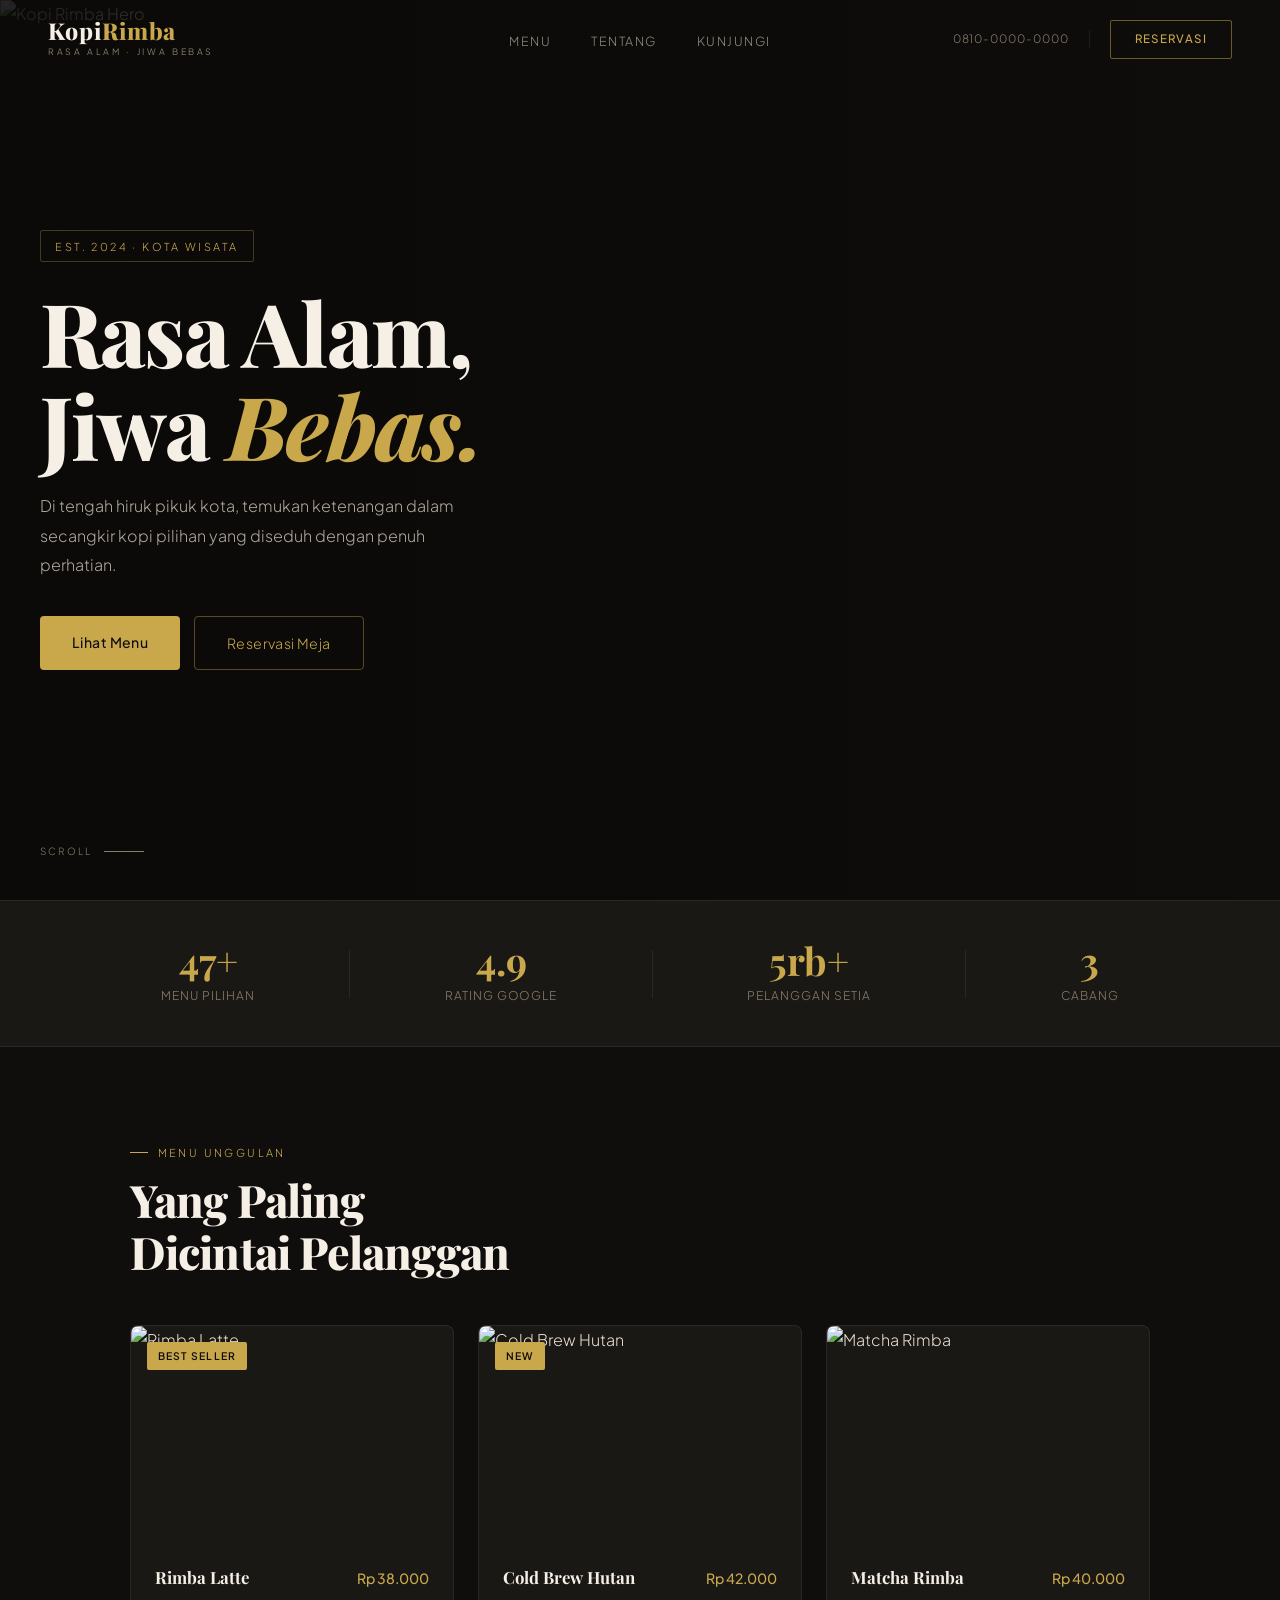
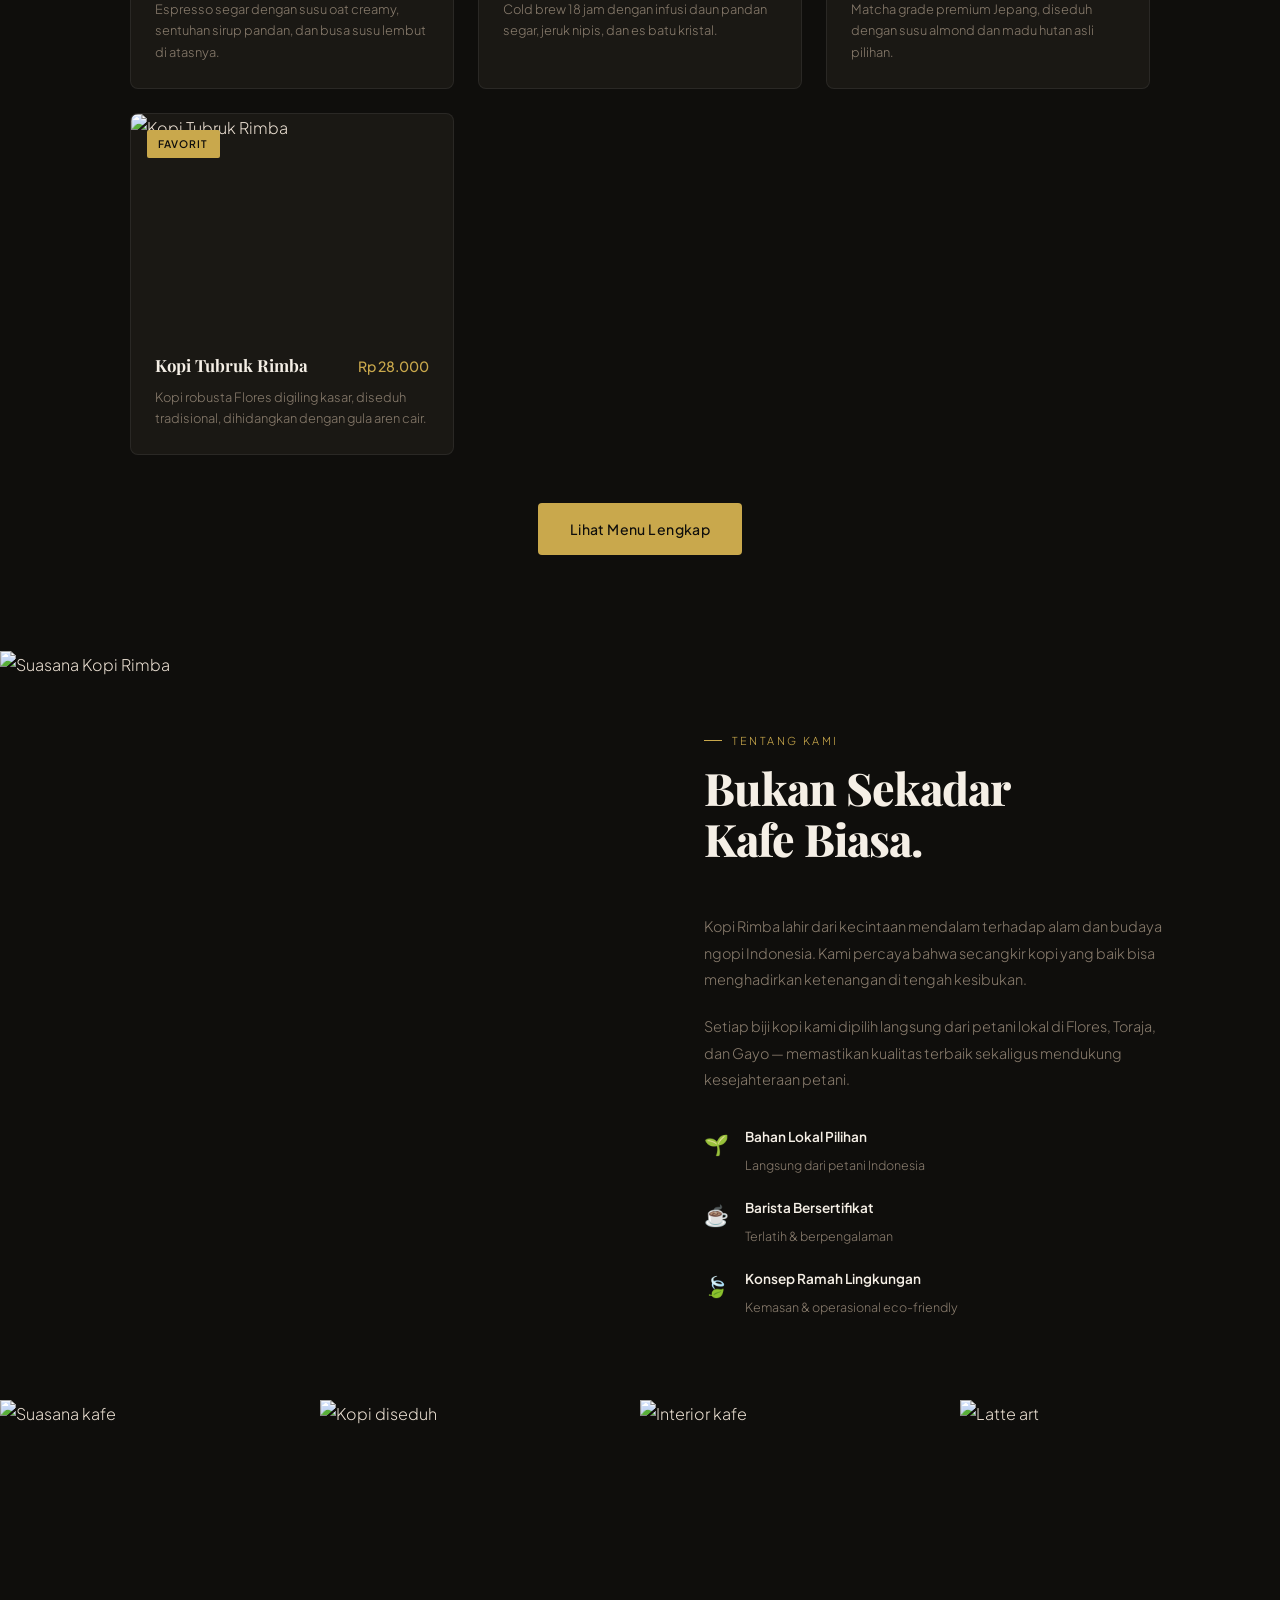
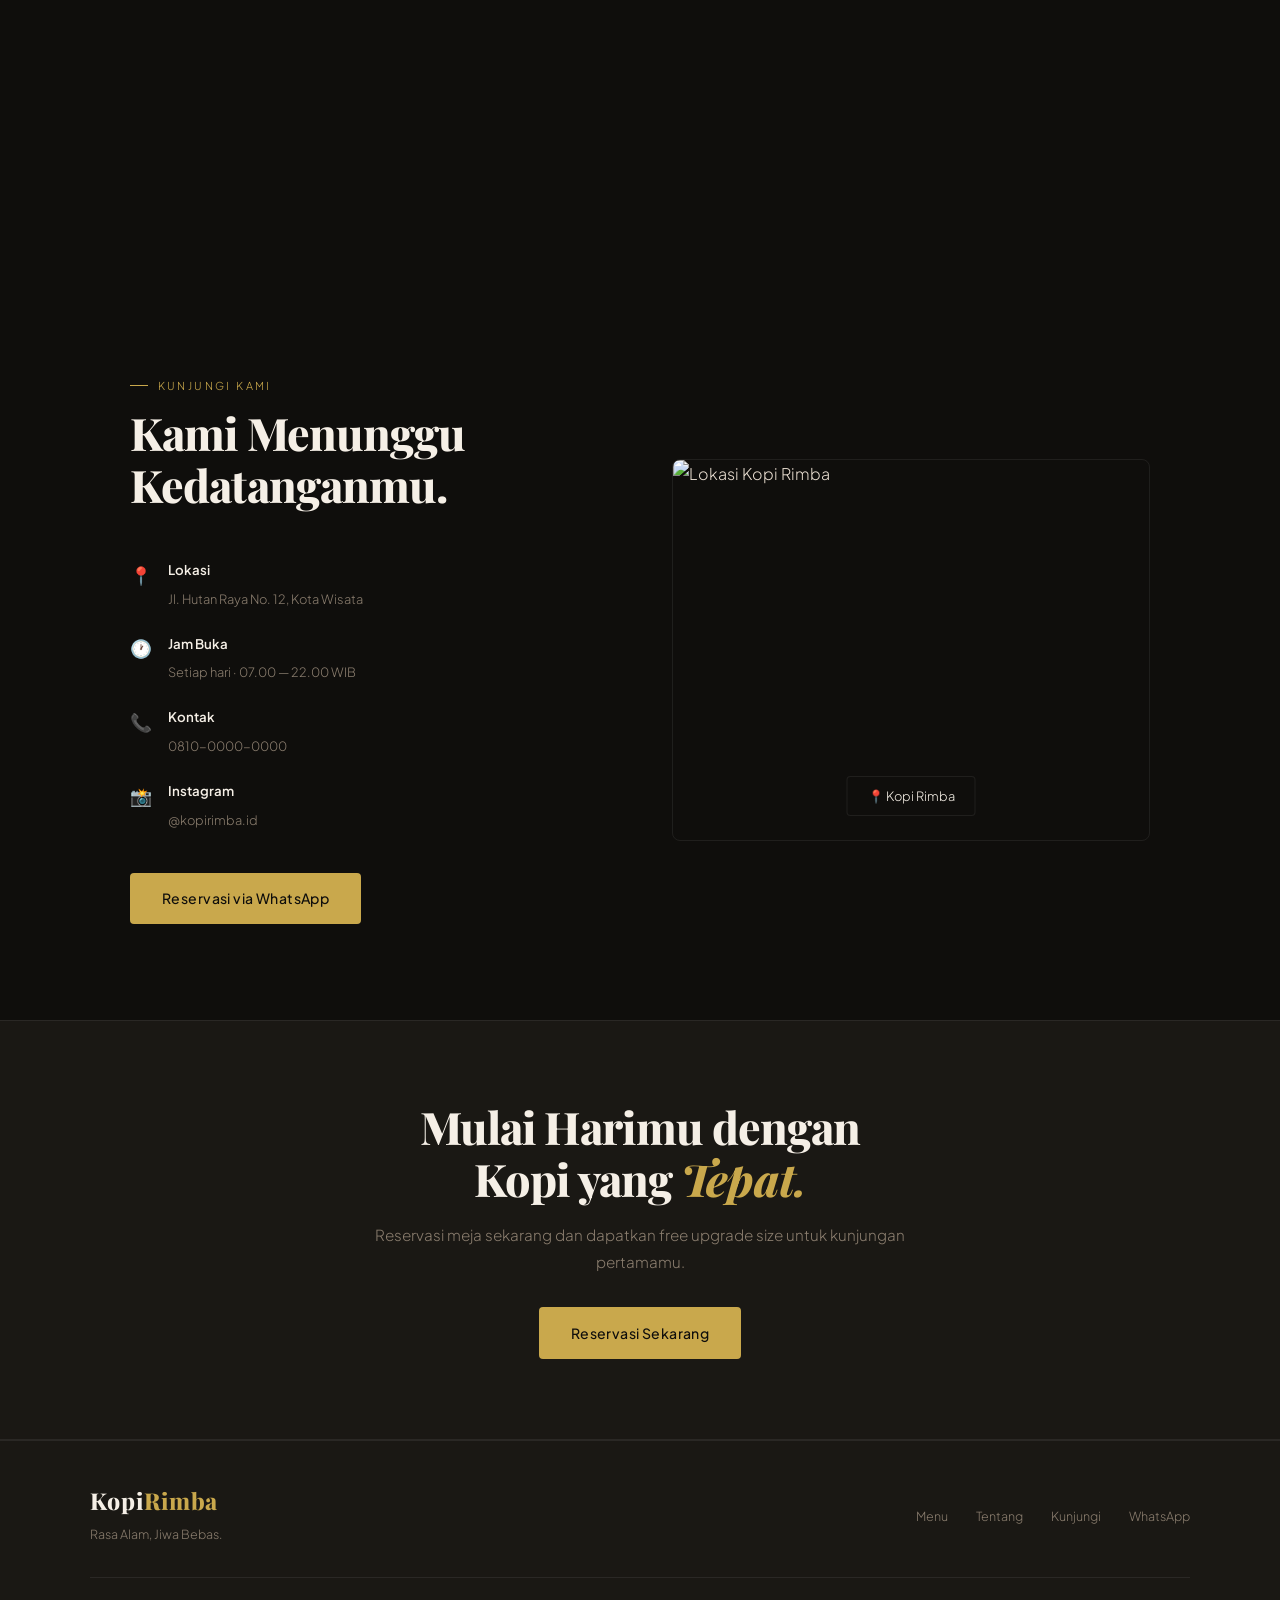
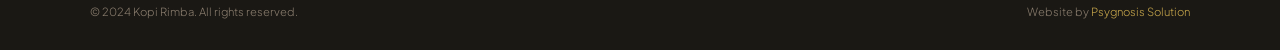
==== portofolio/kopi-rimba/index.html @ 30492fa2 "upload portofolio" ====
<!DOCTYPE html>
<html lang="id">
<head>
    <meta charset="UTF-8">
    <meta name="viewport" content="width=device-width, initial-scale=1.0">
    <title>Kopi Rimba — Rasa Alam, Jiwa Bebas</title>
    <meta name="description" content="Kopi Rimba — kafe dengan konsep alam dan hutan di jantung kota. Nikmati kopi terbaik dalam suasana yang tenang dan aesthetic.">
    <link rel="preconnect" href="https://fonts.googleapis.com">
    <link href="https://fonts.googleapis.com/css2?family=Playfair+Display:wght@700;800&family=Plus+Jakarta+Sans:wght@300;400;500&display=swap" rel="stylesheet">
    <link rel="stylesheet" href="css/style.css">
</head>
<body>
    <nav id="navbar">
        <div class="nav-left">
            <a href="#" class="brand">Kopi<span>Rimba</span></a>
            <span class="brand-tagline">Rasa Alam · Jiwa Bebas</span>
        </div>
        <div class="nav-center">
            <ul class="nav-links">
                <li><a href="#menu">Menu</a></li>
                <li><a href="#about">Tentang</a></li>
                <li><a href="#visit">Kunjungi</a></li>
            </ul>
        </div>
        <div class="nav-right-group">
            <a href="tel:+628100000000" class="nav-contact">0810-0000-0000</a>
            <div class="nav-divider"></div>
            <a href="https://wa.me/628100000000?text=Halo%20Kopi%20Rimba%2C%20saya%20ingin%20reservasi." class="btn-reservasi" target="_blank" rel="noopener">Reservasi</a>
            <button class="nav-toggle" id="navToggle">
                <span></span>
                <span></span>
                <span></span>
            </button>
        </div>
    </nav>

    <div class="mobile-menu" id="mobileMenu">
        <ul>
            <li><a href="#menu" class="mobile-link">Menu</a></li>
            <li><a href="#about" class="mobile-link">Tentang</a></li>
            <li><a href="#visit" class="mobile-link">Kunjungi</a></li>
            <li><a href="https://wa.me/628100000000?text=Halo%20Kopi%20Rimba%2C%20saya%20ingin%20reservasi." target="_blank" rel="noopener" class="mobile-link">Reservasi</a></li>
        </ul>
    </div>

    <section class="hero">
        <div class="hero-img-wrap">
            <img src="https://images.unsplash.com/photo-1447933601403-0c6688de566e?w=1600&q=85&fit=crop" alt="Kopi Rimba Hero" class="hero-img">
            <div class="hero-overlay"></div>
        </div>
        <div class="hero-content">
            <div class="hero-badge">Est. 2024 · Kota Wisata</div>
            <h1>Rasa Alam,<br>Jiwa <em>Bebas.</em></h1>
            <p>Di tengah hiruk pikuk kota, temukan ketenangan dalam secangkir kopi pilihan yang diseduh dengan penuh perhatian.</p>
            <div class="hero-btns">
                <a href="#menu" class="btn-primary">Lihat Menu</a>
                <a href="https://wa.me/628100000000?text=Halo%20Kopi%20Rimba%2C%20saya%20ingin%20reservasi." class="btn-outline" target="_blank" rel="noopener">Reservasi Meja</a>
            </div>
        </div>
        <div class="hero-scroll">
            <span>scroll</span>
            <div class="scroll-line"></div>
        </div>
    </section>

    <section class="stats">
        <div class="stats-inner">
            <div class="stat-item">
                <div class="stat-num">47+</div>
                <div class="stat-label">Menu Pilihan</div>
            </div>
            <div class="stat-divider"></div>
            <div class="stat-item">
                <div class="stat-num">4.9</div>
                <div class="stat-label">Rating Google</div>
            </div>
            <div class="stat-divider"></div>
            <div class="stat-item">
                <div class="stat-num">5rb+</div>
                <div class="stat-label">Pelanggan Setia</div>
            </div>
            <div class="stat-divider"></div>
            <div class="stat-item">
                <div class="stat-num">3</div>
                <div class="stat-label">Cabang</div>
            </div>
        </div>
    </section>

    <section class="menu" id="menu">
        <div class="container">
            <div class="section-label">Menu Unggulan</div>
            <h2>Yang Paling<br>Dicintai Pelanggan</h2>
            <div class="menu-grid">
                <div class="menu-card">
                    <div class="menu-img-wrap">
                        <img src="https://images.unsplash.com/photo-1509042239860-f550ce710b93?w=600&q=80&fit=crop" alt="Rimba Latte">
                        <div class="menu-tag">Best Seller</div>
                    </div>
                    <div class="menu-body">
                        <div class="menu-top">
                            <h3>Rimba Latte</h3>
                            <span class="menu-price">Rp 38.000</span>
                        </div>
                        <p>Espresso segar dengan susu oat creamy, sentuhan sirup pandan, dan busa susu lembut di atasnya.</p>
                    </div>
                </div>
                <div class="menu-card">
                    <div class="menu-img-wrap">
                        <img src="https://images.unsplash.com/photo-1461023058943-07fcbe16d735?w=600&q=80&fit=crop" alt="Cold Brew Hutan">
                        <div class="menu-tag">New</div>
                    </div>
                    <div class="menu-body">
                        <div class="menu-top">
                            <h3>Cold Brew Hutan</h3>
                            <span class="menu-price">Rp 42.000</span>
                        </div>
                        <p>Cold brew 18 jam dengan infusi daun pandan segar, jeruk nipis, dan es batu kristal.</p>
                    </div>
                </div>
                <div class="menu-card">
                    <div class="menu-img-wrap">
                        <img src="https://images.unsplash.com/photo-1515823064-d6e0c04616a7?w=600&q=80&fit=crop" alt="Matcha Rimba">
                    </div>
                    <div class="menu-body">
                        <div class="menu-top">
                            <h3>Matcha Rimba</h3>
                            <span class="menu-price">Rp 40.000</span>
                        </div>
                        <p>Matcha grade premium Jepang, diseduh dengan susu almond dan madu hutan asli pilihan.</p>
                    </div>
                </div>
                <div class="menu-card">
                    <div class="menu-img-wrap">
                        <img src="https://images.unsplash.com/photo-1497515114629-f71d768fd07c?w=600&q=80&fit=crop" alt="Kopi Tubruk Rimba">
                        <div class="menu-tag">Favorit</div>
                    </div>
                    <div class="menu-body">
                        <div class="menu-top">
                            <h3>Kopi Tubruk Rimba</h3>
                            <span class="menu-price">Rp 28.000</span>
                        </div>
                        <p>Kopi robusta Flores digiling kasar, diseduh tradisional, dihidangkan dengan gula aren cair.</p>
                    </div>
                </div>
            </div>
            <div class="menu-cta">
                <a href="https://wa.me/628100000000?text=Halo%20Kopi%20Rimba%2C%20boleh%20lihat%20menu%20lengkapnya?" class="btn-primary" target="_blank" rel="noopener">Lihat Menu Lengkap</a>
            </div>
        </div>
    </section>

    <section class="about" id="about">
        <div class="about-img-wrap">
            <img src="https://images.unsplash.com/photo-1445116572660-236099ec97a0?w=900&q=85&fit=crop" alt="Suasana Kopi Rimba">
            <div class="about-img-overlay"></div>
        </div>
        <div class="about-content">
            <div class="section-label">Tentang Kami</div>
            <h2>Bukan Sekadar<br>Kafe Biasa.</h2>
            <p>Kopi Rimba lahir dari kecintaan mendalam terhadap alam dan budaya ngopi Indonesia. Kami percaya bahwa secangkir kopi yang baik bisa menghadirkan ketenangan di tengah kesibukan.</p>
            <p>Setiap biji kopi kami dipilih langsung dari petani lokal di Flores, Toraja, dan Gayo — memastikan kualitas terbaik sekaligus mendukung kesejahteraan petani.</p>
            <div class="about-features">
                <div class="feat-item">
                    <div class="feat-icon">🌱</div>
                    <div>
                        <strong>Bahan Lokal Pilihan</strong>
                        <span>Langsung dari petani Indonesia</span>
                    </div>
                </div>
                <div class="feat-item">
                    <div class="feat-icon">☕</div>
                    <div>
                        <strong>Barista Bersertifikat</strong>
                        <span>Terlatih &amp; berpengalaman</span>
                    </div>
                </div>
                <div class="feat-item">
                    <div class="feat-icon">🍃</div>
                    <div>
                        <strong>Konsep Ramah Lingkungan</strong>
                        <span>Kemasan &amp; operasional eco-friendly</span>
                    </div>
                </div>
            </div>
        </div>
    </section>

    <section class="gallery">
        <div class="gallery-grid">
            <div class="gallery-item tall">
                <img src="https://images.unsplash.com/photo-1554118811-1e0d58224f24?w=600&q=80&fit=crop" alt="Suasana kafe">
            </div>
            <div class="gallery-item">
                <img src="https://images.unsplash.com/photo-1600093463592-8e36ae95ef56?w=600&q=80&fit=crop" alt="Kopi diseduh">
            </div>
            <div class="gallery-item">
                <img src="https://images.unsplash.com/photo-1521017432531-fbd92d768814?w=600&q=80&fit=crop" alt="Interior kafe">
            </div>
            <div class="gallery-item tall">
                <img src="https://images.unsplash.com/photo-1495474472287-4d71bcdd2085?w=600&q=80&fit=crop" alt="Latte art">
            </div>
        </div>
    </section>

    <section class="visit" id="visit">
        <div class="container">
            <div class="visit-inner">
                <div class="visit-info">
                    <div class="section-label">Kunjungi Kami</div>
                    <h2>Kami Menunggu<br>Kedatanganmu.</h2>
                    <div class="visit-details">
                        <div class="visit-item">
                            <div class="visit-icon">📍</div>
                            <div>
                                <strong>Lokasi</strong>
                                <span>Jl. Hutan Raya No. 12, Kota Wisata</span>
                            </div>
                        </div>
                        <div class="visit-item">
                            <div class="visit-icon">🕐</div>
                            <div>
                                <strong>Jam Buka</strong>
                                <span>Setiap hari · 07.00 — 22.00 WIB</span>
                            </div>
                        </div>
                        <div class="visit-item">
                            <div class="visit-icon">📞</div>
                            <div>
                                <strong>Kontak</strong>
                                <span>0810-0000-0000</span>
                            </div>
                        </div>
                        <div class="visit-item">
                            <div class="visit-icon">📸</div>
                            <div>
                                <strong>Instagram</strong>
                                <span>@kopirimba.id</span>
                            </div>
                        </div>
                    </div>
                    <a href="https://wa.me/628100000000?text=Halo%20Kopi%20Rimba%2C%20saya%20ingin%20reservasi." class="btn-primary" target="_blank" rel="noopener">Reservasi via WhatsApp</a>
                </div>
                <div class="visit-map">
                    <div class="map-placeholder">
                        <img src="https://images.unsplash.com/photo-1477959858617-67f85cf4f1df?w=800&q=80&fit=crop" alt="Lokasi Kopi Rimba">
                        <div class="map-pin">📍 Kopi Rimba</div>
                    </div>
                </div>
            </div>
        </div>
    </section>

    <section class="cta-banner">
        <div class="cta-banner-inner">
            <h2>Mulai Harimu dengan<br>Kopi yang <em>Tepat.</em></h2>
            <p>Reservasi meja sekarang dan dapatkan free upgrade size untuk kunjungan pertamamu.</p>
            <a href="https://wa.me/628100000000?text=Halo%20Kopi%20Rimba%2C%20saya%20ingin%20reservasi%20dan%20kunjungan%20pertama." class="btn-primary" target="_blank" rel="noopener">Reservasi Sekarang</a>
        </div>
    </section>

    <footer>
        <div class="footer-inner">
            <div class="footer-brand">
                <a href="#" class="brand">Kopi<span>Rimba</span></a>
                <p>Rasa Alam, Jiwa Bebas.</p>
            </div>
            <div class="footer-links">
                <a href="#menu">Menu</a>
                <a href="#about">Tentang</a>
                <a href="#visit">Kunjungi</a>
                <a href="https://wa.me/628100000000" target="_blank" rel="noopener">WhatsApp</a>
            </div>
        </div>
        <div class="footer-bottom">
            <p>&copy; 2024 Kopi Rimba. All rights reserved.</p>
            <p>Website by <a href="https://psygnosis-solution.github.io" target="_blank" rel="noopener">Psygnosis Solution</a></p>
        </div>
    </footer>

    <script src="js/main.js"></script>
</body>
</html>
---- portofolio/kopi-rimba/css/style.css ----
*, *::before, *::after {
    box-sizing: border-box;
    margin: 0;
    padding: 0;
}

:root {
    --bg:      #0f0e0c;
    --bg2:     #1a1814;
    --bg3:     #242018;
    --cream:   #f5efe6;
    --gold:    #c9a84c;
    --gold2:   rgba(201, 168, 76, 0.15);
    --green:   #4a6741;
    --text:    #e8ddd0;
    --muted:   #8a7d6e;
    --border:  rgba(255, 255, 255, 0.07);
}

html {
    scroll-behavior: smooth;
}

body {
    background: var(--bg);
    color: var(--text);
    font-family: 'Plus Jakarta Sans', sans-serif;
    font-weight: 300;
    font-size: 16px;
    line-height: 1.75;
    overflow-x: hidden;
}

a {
    text-decoration: none;
    color: inherit;
}

img {
    display: block;
    width: 100%;
    height: 100%;
    object-fit: cover;
}

.container {
    max-width: 1100px;
    margin: 0 auto;
    padding: 0 2.5rem;
}

nav {
    position: fixed;
    top: 0;
    left: 0;
    right: 0;
    z-index: 99;
    display: flex;
    align-items: center;
    justify-content: space-between;
    padding: 0 3rem;
    height: 80px;
    transition: background 0.4s, height 0.4s, border-color 0.4s;
    border-bottom: 1px solid transparent;
}

nav::before {
    content: '';
    position: absolute;
    top: 0;
    left: 0;
    right: 0;
    height: 2px;
    background: linear-gradient(to right, transparent, var(--gold), transparent);
    opacity: 0;
    transition: opacity 0.4s;
}

nav.scrolled {
    background: rgba(10, 9, 7, 0.97);
    border-color: var(--border);
    height: 64px;
}

nav.scrolled::before {
    opacity: 1;
}

.nav-left {
    display: flex;
    flex-direction: column;
    gap: 0.1rem;
}

.brand {
    font-family: 'Playfair Display', serif;
    font-weight: 800;
    font-size: 1.45rem;
    color: var(--cream);
    letter-spacing: 0.04em;
    line-height: 1;
    transition: font-size 0.3s;
}

nav.scrolled .brand {
    font-size: 1.2rem;
}

.brand span {
    color: var(--gold);
}

.brand-tagline {
    font-size: 0.55rem;
    letter-spacing: 0.3em;
    text-transform: uppercase;
    color: var(--muted);
    font-family: 'Plus Jakarta Sans', sans-serif;
    font-weight: 400;
    transition: opacity 0.3s;
}

nav.scrolled .brand-tagline {
    opacity: 0;
    pointer-events: none;
}

.nav-center {
    position: absolute;
    left: 50%;
    transform: translateX(-50%);
}

.nav-links {
    display: flex;
    gap: 2.5rem;
    list-style: none;
    align-items: center;
}

.nav-links a {
    font-size: 0.78rem;
    color: rgba(232, 221, 208, 0.6);
    letter-spacing: 0.12em;
    text-transform: uppercase;
    transition: color 0.2s;
    position: relative;
    padding-bottom: 0.2rem;
}

.nav-links a::after {
    content: '';
    position: absolute;
    bottom: 0;
    left: 0;
    width: 0;
    height: 1px;
    background: var(--gold);
    transition: width 0.3s;
}

.nav-links a:hover {
    color: var(--cream);
}

.nav-links a:hover::after {
    width: 100%;
}

.nav-right-group {
    display: flex;
    align-items: center;
    gap: 1.25rem;
}

.nav-contact {
    font-size: 0.72rem;
    color: var(--muted);
    letter-spacing: 0.08em;
    transition: color 0.2s;
}

.nav-contact:hover {
    color: var(--cream);
}

.nav-divider {
    width: 1px;
    height: 18px;
    background: var(--border);
}

.btn-reservasi {
    background: transparent;
    color: var(--gold);
    font-family: 'Plus Jakarta Sans', sans-serif;
    font-weight: 500;
    font-size: 0.72rem;
    padding: 0.55rem 1.5rem;
    border-radius: 2px;
    letter-spacing: 0.12em;
    text-transform: uppercase;
    border: 1px solid rgba(201, 168, 76, 0.5);
    transition: background 0.25s, border-color 0.25s, color 0.25s;
    white-space: nowrap;
}

.btn-reservasi:hover {
    background: var(--gold);
    color: var(--bg);
    border-color: var(--gold);
}

.nav-toggle {
    display: none;
    flex-direction: column;
    gap: 5px;
    background: none;
    border: none;
    cursor: pointer;
    padding: 4px;
}

.nav-toggle span {
    display: block;
    width: 22px;
    height: 1px;
    background: var(--cream);
    transition: all 0.3s;
}

.mobile-menu {
    display: none;
    position: fixed;
    top: 80px;
    left: 0;
    right: 0;
    background: rgba(10, 9, 7, 0.99);
    border-bottom: 1px solid var(--border);
    z-index: 98;
    padding: 2rem 3rem;
}

.mobile-menu.open {
    display: block;
}

.mobile-menu ul {
    list-style: none;
    display: flex;
    flex-direction: column;
    gap: 1.25rem;
}

.mobile-link {
    font-size: 0.9rem;
    color: var(--muted);
    letter-spacing: 0.04em;
    transition: color 0.2s;
}

.mobile-link:hover {
    color: var(--cream);
}

.hero {
    position: relative;
    height: 100vh;
    min-height: 600px;
    display: flex;
    align-items: center;
}

.hero-img-wrap {
    position: absolute;
    inset: 0;
}

.hero-img {
    width: 100%;
    height: 100%;
    object-fit: cover;
    object-position: center;
}

.hero-overlay {
    position: absolute;
    inset: 0;
    background: linear-gradient(
        to right,
        rgba(10, 9, 7, 0.88) 0%,
        rgba(10, 9, 7, 0.55) 60%,
        rgba(10, 9, 7, 0.2) 100%
    );
}

.hero-content {
    position: relative;
    z-index: 1;
    padding: 0 2.5rem;
    max-width: 680px;
}

.hero-badge {
    display: inline-flex;
    align-items: center;
    gap: 0.5rem;
    font-size: 0.68rem;
    letter-spacing: 0.22em;
    text-transform: uppercase;
    color: var(--gold);
    margin-bottom: 1.5rem;
    border: 1px solid rgba(201, 168, 76, 0.3);
    padding: 0.35rem 0.9rem;
    border-radius: 2px;
}

h1 {
    font-family: 'Playfair Display', serif;
    font-weight: 800;
    font-size: clamp(3rem, 7vw, 5.5rem);
    line-height: 1.05;
    letter-spacing: -0.02em;
    margin-bottom: 1.25rem;
    color: var(--cream);
}

h1 em {
    color: var(--gold);
    font-style: italic;
}

.hero-content p {
    font-size: 1rem;
    color: rgba(232, 221, 208, 0.75);
    max-width: 440px;
    margin-bottom: 2.25rem;
    line-height: 1.85;
}

.hero-btns {
    display: flex;
    gap: 0.85rem;
    flex-wrap: wrap;
}

.btn-primary {
    background: var(--gold);
    color: var(--bg);
    font-family: 'Plus Jakarta Sans', sans-serif;
    font-weight: 500;
    font-size: 0.88rem;
    padding: 0.85rem 2rem;
    border-radius: 4px;
    letter-spacing: 0.03em;
    white-space: nowrap;
    display: inline-block;
    transition: opacity 0.2s;
}

.btn-primary:hover {
    opacity: 0.85;
}

.btn-outline {
    border: 1px solid rgba(201, 168, 76, 0.4);
    color: var(--gold);
    font-size: 0.88rem;
    padding: 0.85rem 2rem;
    border-radius: 4px;
    letter-spacing: 0.03em;
    white-space: nowrap;
    display: inline-block;
    transition: background 0.2s;
}

.btn-outline:hover {
    background: rgba(201, 168, 76, 0.08);
}

.hero-scroll {
    position: absolute;
    bottom: 2.5rem;
    left: 2.5rem;
    z-index: 1;
    display: flex;
    align-items: center;
    gap: 0.75rem;
}

.hero-scroll span {
    font-size: 0.62rem;
    letter-spacing: 0.22em;
    text-transform: uppercase;
    color: var(--muted);
}

.scroll-line {
    width: 40px;
    height: 1px;
    background: var(--muted);
}

.stats {
    background: var(--bg2);
    border-top: 1px solid var(--border);
    border-bottom: 1px solid var(--border);
}

.stats-inner {
    max-width: 1100px;
    margin: 0 auto;
    padding: 2.5rem;
    display: flex;
    align-items: center;
    justify-content: space-around;
    flex-wrap: wrap;
    gap: 2rem;
}

.stat-item {
    text-align: center;
}

.stat-num {
    font-family: 'Playfair Display', serif;
    font-size: 2.4rem;
    font-weight: 700;
    color: var(--gold);
    line-height: 1;
    margin-bottom: 0.35rem;
}

.stat-label {
    font-size: 0.75rem;
    color: var(--muted);
    letter-spacing: 0.08em;
    text-transform: uppercase;
}

.stat-divider {
    width: 1px;
    height: 48px;
    background: var(--border);
}

.section-label {
    font-size: 0.68rem;
    letter-spacing: 0.22em;
    text-transform: uppercase;
    color: var(--gold);
    margin-bottom: 0.75rem;
    display: flex;
    align-items: center;
    gap: 0.6rem;
}

.section-label::before {
    content: '';
    width: 18px;
    height: 1px;
    background: var(--gold);
    flex-shrink: 0;
}

h2 {
    font-family: 'Playfair Display', serif;
    font-weight: 800;
    font-size: clamp(1.9rem, 3.5vw, 2.9rem);
    letter-spacing: -0.02em;
    line-height: 1.15;
    margin-bottom: 3rem;
    color: var(--cream);
}

h2 em {
    color: var(--gold);
    font-style: italic;
}

.menu {
    padding: 6rem 0;
}

.menu-grid {
    display: grid;
    grid-template-columns: repeat(auto-fit, minmax(240px, 1fr));
    gap: 1.5rem;
    margin-bottom: 3rem;
}

.menu-card {
    background: var(--bg2);
    border: 1px solid var(--border);
    border-radius: 8px;
    overflow: hidden;
    transition: border-color 0.25s, transform 0.25s;
}

.menu-card:hover {
    border-color: rgba(201, 168, 76, 0.3);
    transform: translateY(-4px);
}

.menu-img-wrap {
    position: relative;
    height: 220px;
    overflow: hidden;
}

.menu-img-wrap img {
    transition: transform 0.4s;
}

.menu-card:hover .menu-img-wrap img {
    transform: scale(1.05);
}

.menu-tag {
    position: absolute;
    top: 1rem;
    left: 1rem;
    background: var(--gold);
    color: var(--bg);
    font-size: 0.65rem;
    font-weight: 600;
    letter-spacing: 0.1em;
    text-transform: uppercase;
    padding: 0.3rem 0.7rem;
    border-radius: 2px;
}

.menu-body {
    padding: 1.25rem 1.5rem 1.5rem;
}

.menu-top {
    display: flex;
    align-items: center;
    justify-content: space-between;
    gap: 0.5rem;
    margin-bottom: 0.5rem;
}

.menu-top h3 {
    font-family: 'Playfair Display', serif;
    font-size: 1.05rem;
    font-weight: 700;
    color: var(--cream);
    line-height: 1.3;
}

.menu-price {
    font-size: 0.88rem;
    font-weight: 500;
    color: var(--gold);
    white-space: nowrap;
}

.menu-body p {
    font-size: 0.8rem;
    color: var(--muted);
    line-height: 1.7;
}

.menu-cta {
    text-align: center;
}

.about {
    display: grid;
    grid-template-columns: 1fr 1fr;
    min-height: 600px;
}

.about-img-wrap {
    position: relative;
    overflow: hidden;
}

.about-img-overlay {
    position: absolute;
    inset: 0;
    background: linear-gradient(to right, transparent 60%, var(--bg) 100%);
}

.about-content {
    background: var(--bg);
    padding: 5rem 3.5rem 5rem 4rem;
    display: flex;
    flex-direction: column;
    justify-content: center;
}

.about-content p {
    font-size: 0.9rem;
    color: var(--muted);
    line-height: 1.85;
    margin-bottom: 1.25rem;
    max-width: 460px;
}

.about-features {
    display: flex;
    flex-direction: column;
    gap: 1.1rem;
    margin-top: 0.75rem;
}

.feat-item {
    display: flex;
    align-items: flex-start;
    gap: 1rem;
}

.feat-icon {
    font-size: 1.25rem;
    flex-shrink: 0;
    margin-top: 0.1rem;
}

.feat-item strong {
    display: block;
    font-size: 0.85rem;
    font-weight: 600;
    color: var(--cream);
    margin-bottom: 0.1rem;
}

.feat-item span {
    font-size: 0.78rem;
    color: var(--muted);
}

.gallery {
    padding: 0;
}

.gallery-grid {
    display: grid;
    grid-template-columns: repeat(4, 1fr);
    grid-template-rows: 240px 240px;
}

.gallery-item {
    overflow: hidden;
}

.gallery-item img {
    transition: transform 0.5s;
}

.gallery-item:hover img {
    transform: scale(1.06);
}

.gallery-item.tall {
    grid-row: span 2;
}

.visit {
    padding: 6rem 0;
}

.visit-inner {
    display: grid;
    grid-template-columns: 1fr 1fr;
    gap: 4rem;
    align-items: center;
}

.visit-details {
    display: flex;
    flex-direction: column;
    gap: 1.25rem;
    margin-bottom: 2.5rem;
}

.visit-item {
    display: flex;
    align-items: flex-start;
    gap: 1rem;
}

.visit-icon {
    font-size: 1.1rem;
    flex-shrink: 0;
    margin-top: 0.1rem;
}

.visit-item strong {
    display: block;
    font-size: 0.83rem;
    font-weight: 600;
    color: var(--cream);
    margin-bottom: 0.15rem;
}

.visit-item span {
    font-size: 0.8rem;
    color: var(--muted);
}

.visit-map {
    border-radius: 8px;
    overflow: hidden;
    border: 1px solid var(--border);
    position: relative;
}

.map-placeholder {
    height: 380px;
    position: relative;
}

.map-pin {
    position: absolute;
    bottom: 1.5rem;
    left: 50%;
    transform: translateX(-50%);
    background: var(--bg);
    border: 1px solid var(--border);
    padding: 0.5rem 1.25rem;
    border-radius: 4px;
    font-size: 0.8rem;
    color: var(--cream);
    white-space: nowrap;
}

.cta-banner {
    background: var(--bg2);
    border-top: 1px solid var(--border);
    border-bottom: 1px solid var(--border);
    padding: 5rem 2.5rem;
    text-align: center;
}

.cta-banner-inner {
    max-width: 600px;
    margin: 0 auto;
}

.cta-banner h2 {
    margin-bottom: 1rem;
}

.cta-banner p {
    font-size: 0.95rem;
    color: var(--muted);
    margin-bottom: 2rem;
    line-height: 1.8;
}

footer {
    background: var(--bg2);
    border-top: 1px solid var(--border);
    padding: 3rem 2.5rem 1.75rem;
}

.footer-inner {
    max-width: 1100px;
    margin: 0 auto;
    display: flex;
    align-items: center;
    justify-content: space-between;
    flex-wrap: wrap;
    gap: 1.5rem;
    padding-bottom: 2rem;
    border-bottom: 1px solid var(--border);
    margin-bottom: 1.5rem;
}

.footer-brand p {
    font-size: 0.78rem;
    color: var(--muted);
    margin-top: 0.35rem;
}

.footer-links {
    display: flex;
    gap: 1.75rem;
    flex-wrap: wrap;
}

.footer-links a {
    font-size: 0.78rem;
    color: var(--muted);
    transition: color 0.2s;
}

.footer-links a:hover {
    color: var(--gold);
}

.footer-bottom {
    max-width: 1100px;
    margin: 0 auto;
    display: flex;
    align-items: center;
    justify-content: space-between;
    flex-wrap: wrap;
    gap: 0.5rem;
}

.footer-bottom p {
    font-size: 0.7rem;
    color: var(--muted);
}

.footer-bottom a {
    color: var(--gold);
    transition: opacity 0.2s;
}

.footer-bottom a:hover {
    opacity: 0.8;
}

@media (max-width: 900px) {
    .nav-links,
    .btn-reservasi {
        display: none;
    }

    .nav-toggle {
        display: flex;
    }

    .about {
        grid-template-columns: 1fr;
    }

    .about-img-wrap {
        height: 320px;
    }

    .about-img-overlay {
        background: linear-gradient(to bottom, transparent 60%, var(--bg) 100%);
    }

    .about-content {
        padding: 3rem 2.5rem;
    }

    .visit-inner {
        grid-template-columns: 1fr;
        gap: 2.5rem;
    }

    .gallery-grid {
        grid-template-columns: repeat(2, 1fr);
        grid-template-rows: auto;
    }

    .gallery-item.tall {
        grid-row: span 1;
    }

    .stat-divider {
        display: none;
    }
}

@media (max-width: 640px) {
    nav {
        padding: 0 1.25rem;
    }

    .hero-content {
        padding: 0 1.25rem;
    }

    .hero-scroll {
        left: 1.25rem;
    }

    .container {
        padding: 0 1.25rem;
    }

    .menu {
        padding: 4rem 0;
    }

    .visit {
        padding: 4rem 0;
    }

    .about-content {
        padding: 2.5rem 1.25rem;
    }

    .stats-inner {
        padding: 2rem 1.25rem;
        justify-content: center;
        gap: 1.5rem;
    }

    footer {
        padding: 2.5rem 1.25rem 1.5rem;
    }

    .cta-banner {
        padding: 4rem 1.25rem;
    }

    .gallery-grid {
        grid-template-columns: 1fr 1fr;
        grid-template-rows: 160px 160px;
    }
}
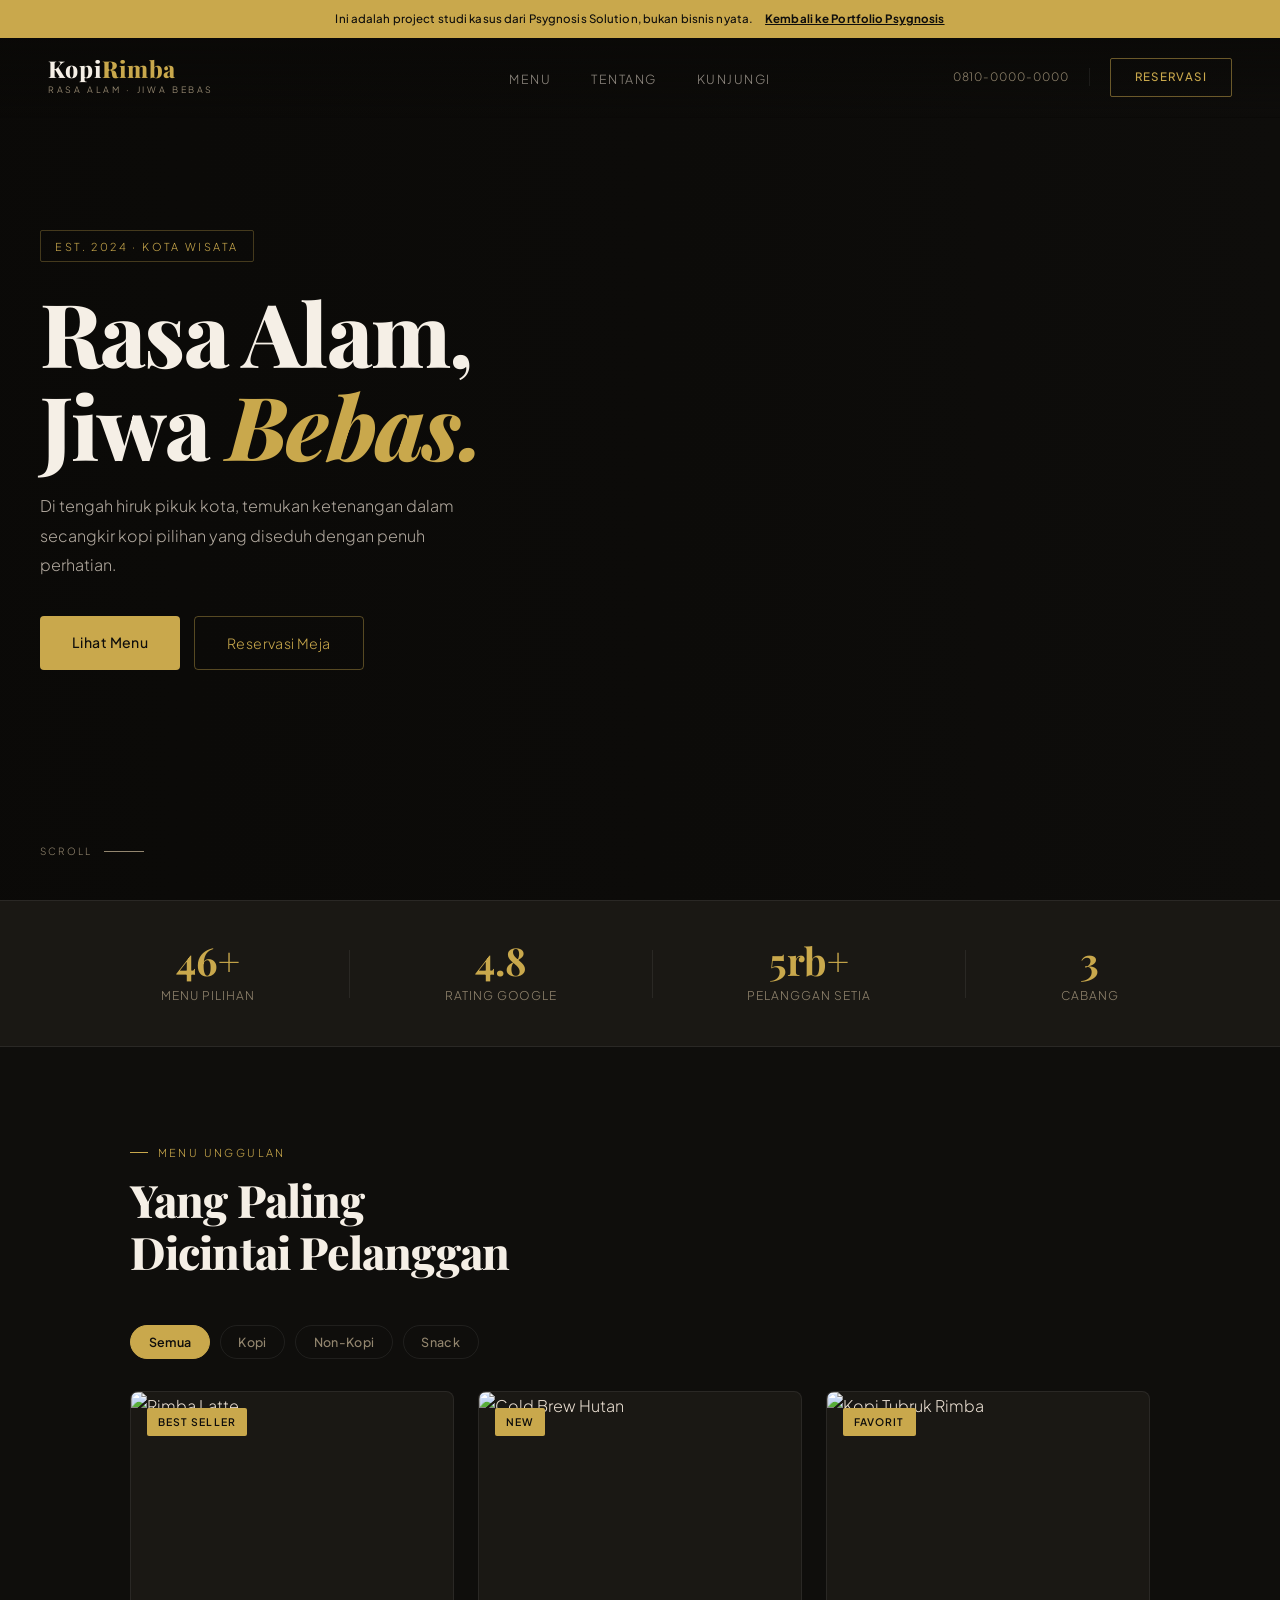
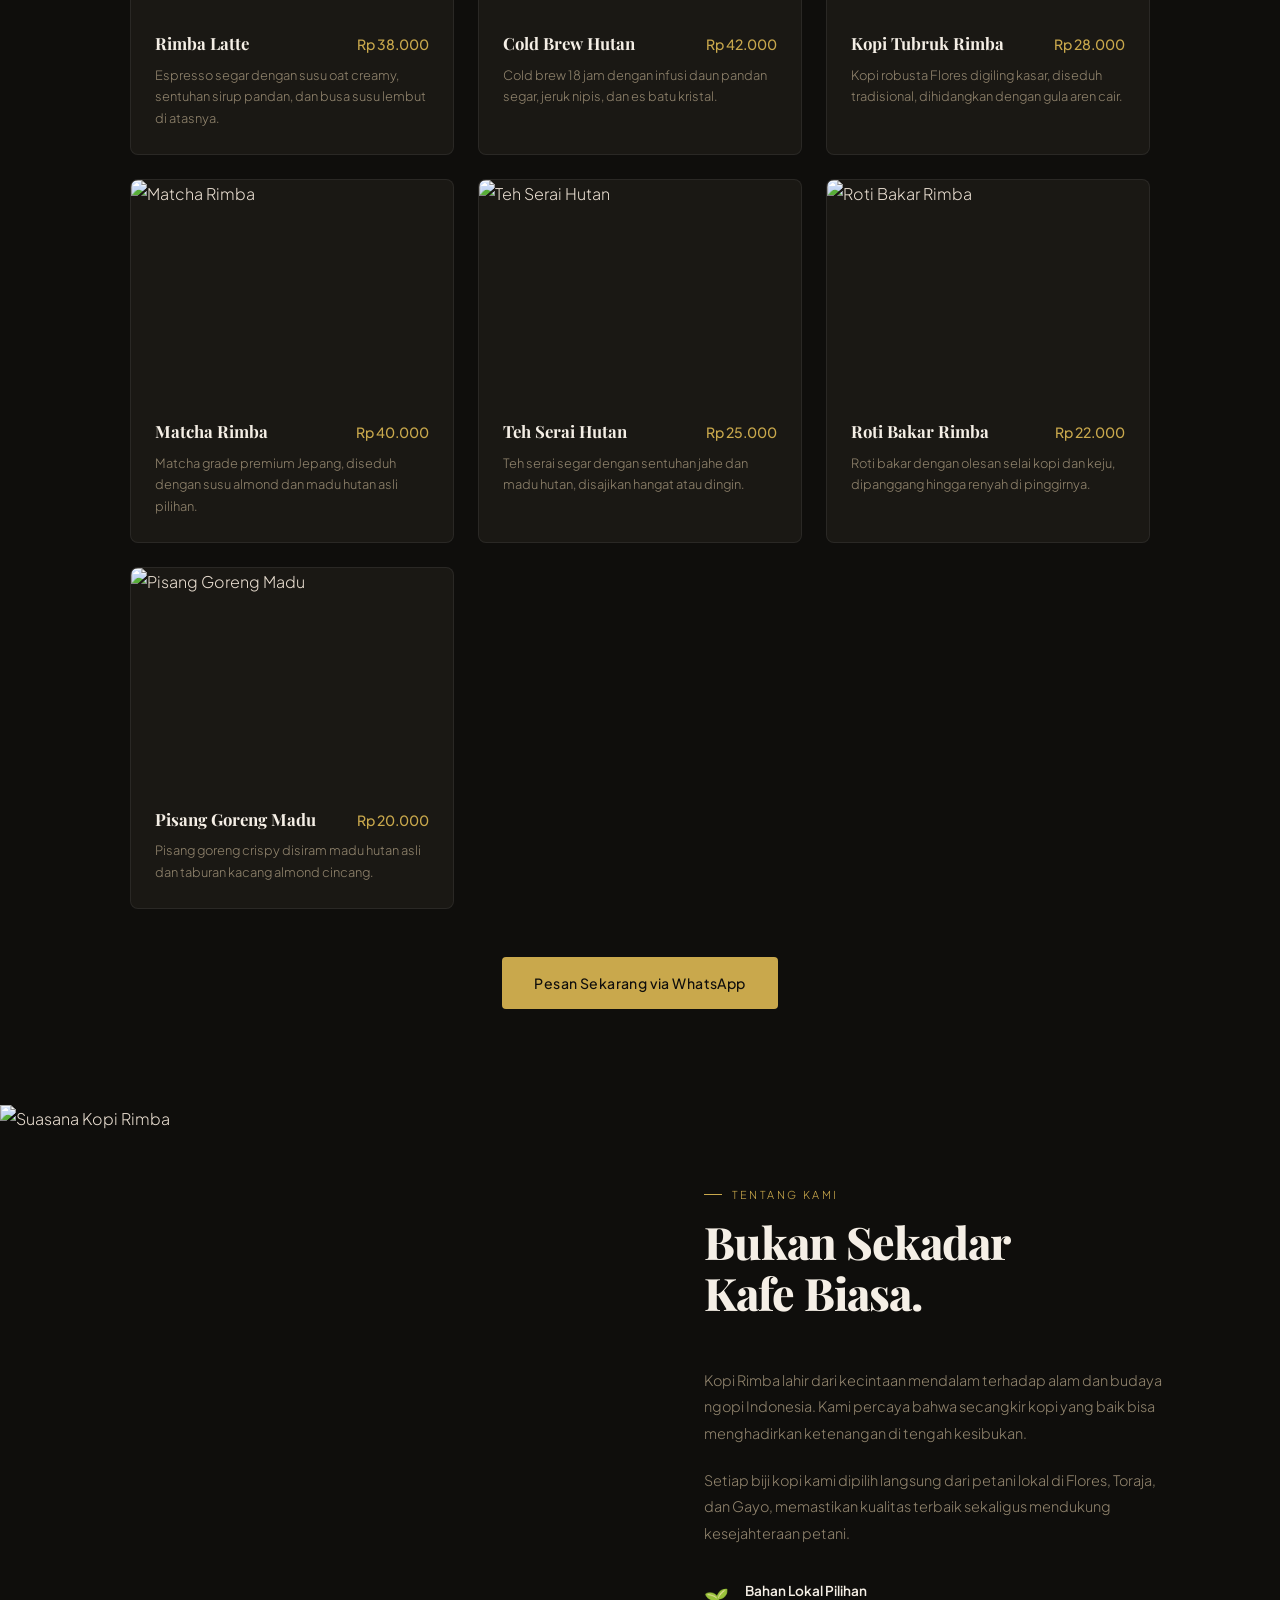
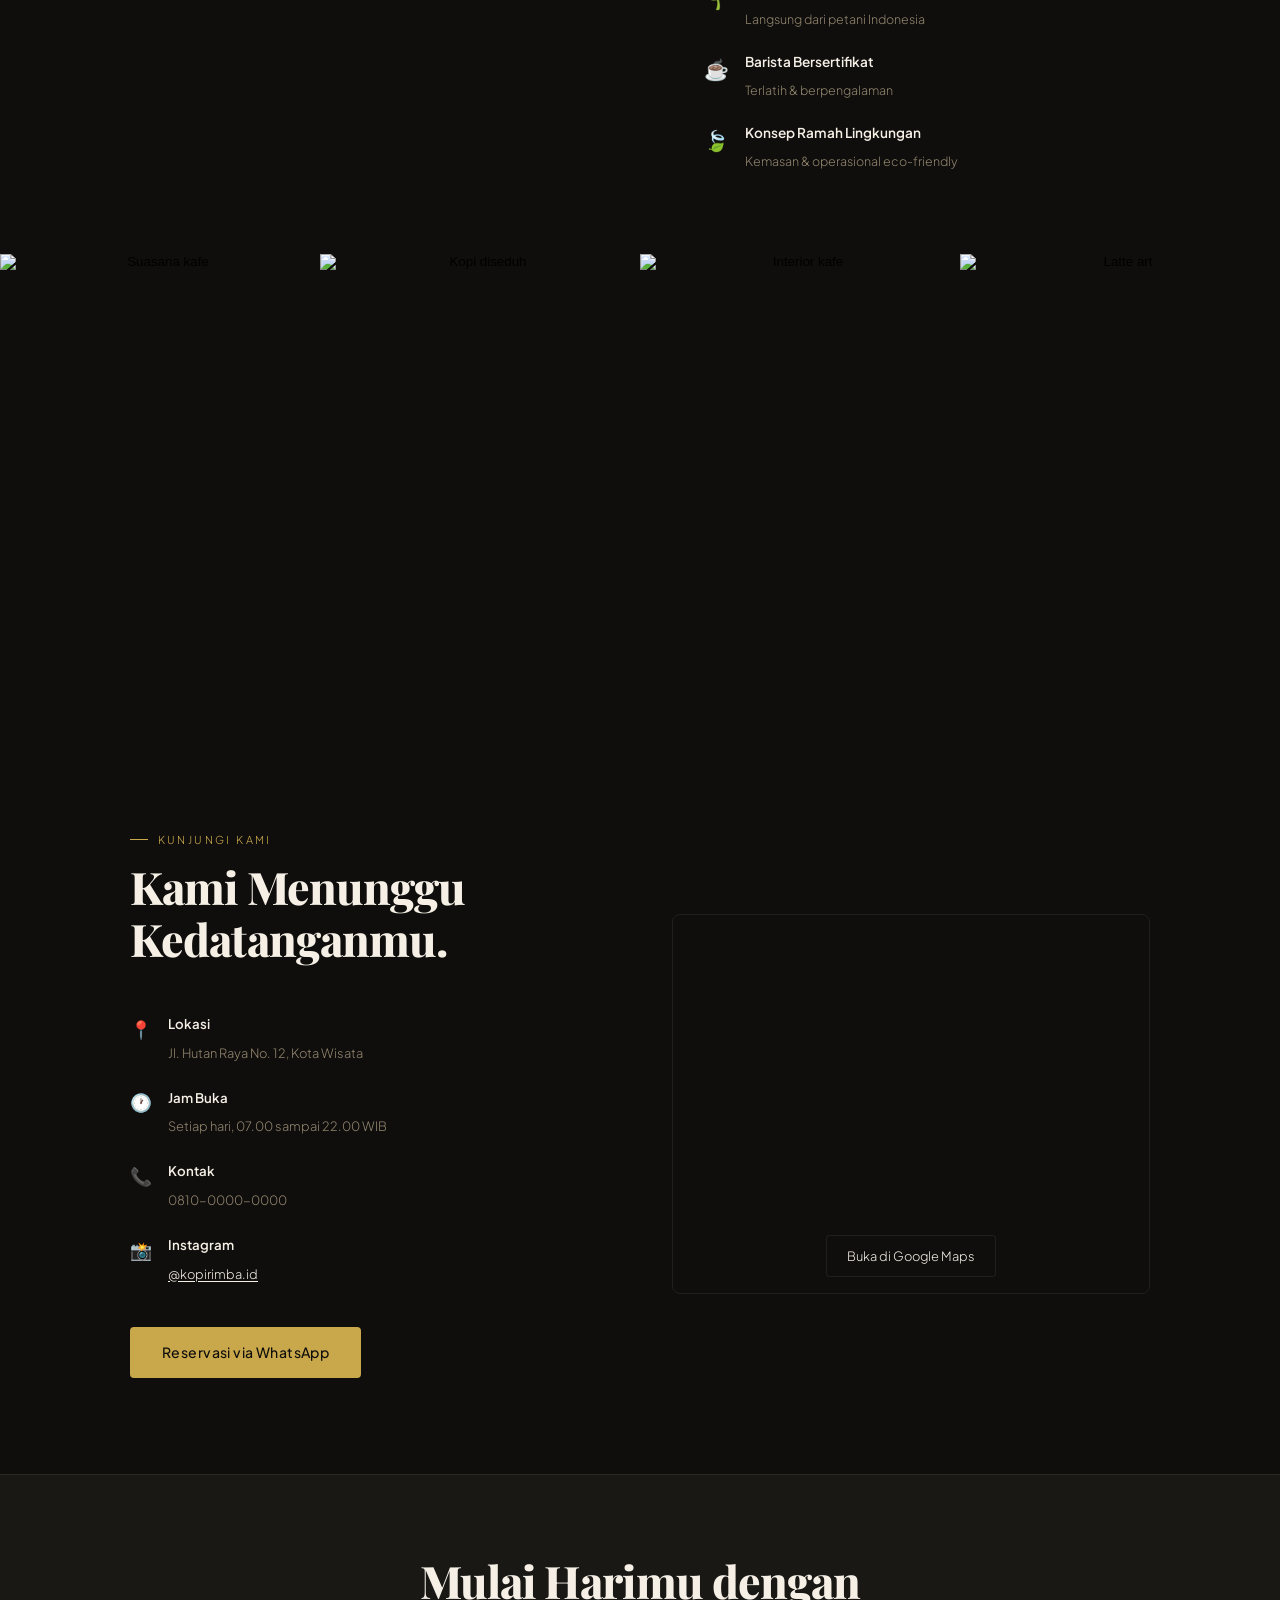
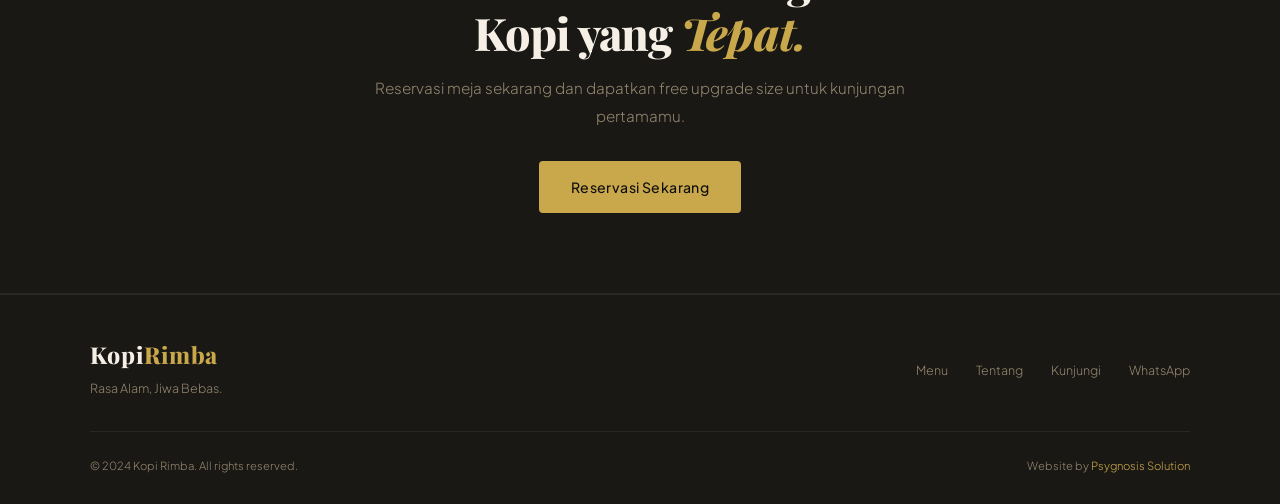
==== commit 2e54d513: "kopi rimba update" ====
--- a/portofolio/kopi-rimba/index.html
+++ b/portofolio/kopi-rimba/index.html
@@ -3,13 +3,46 @@
 <head>
     <meta charset="UTF-8">
     <meta name="viewport" content="width=device-width, initial-scale=1.0">
-    <title>Kopi Rimba — Rasa Alam, Jiwa Bebas</title>
-    <meta name="description" content="Kopi Rimba — kafe dengan konsep alam dan hutan di jantung kota. Nikmati kopi terbaik dalam suasana yang tenang dan aesthetic.">
+    <title>Kopi Rimba, Rasa Alam Jiwa Bebas</title>
+    <meta name="description" content="Kopi Rimba, kafe dengan konsep alam dan hutan di jantung kota. Nikmati kopi terbaik dalam suasana yang tenang dan aesthetic.">
+    <link rel="canonical" href="https://psygnosis-solution.github.io/portofolio/kopi-rimba/">
+    <meta name="robots" content="noindex, follow">
+    <meta name="theme-color" content="#0f0e0c">
+    <link rel="manifest" href="manifest.json">
+    <link rel="icon" href="data:image/svg+xml,%3Csvg xmlns='http://www.w3.org/2000/svg' viewBox='0 0 100 100'%3E%3Ctext y='.9em' font-size='90'%3E%E2%98%95%3C/text%3E%3C/svg%3E">
+    <link rel="apple-touch-icon" href="icon-180.png">
+    <meta property="og:type" content="website">
+    <meta property="og:title" content="Kopi Rimba, Rasa Alam Jiwa Bebas">
+    <meta property="og:description" content="Kopi Rimba, kafe dengan konsep alam dan hutan di jantung kota. Nikmati kopi terbaik dalam suasana yang tenang dan aesthetic.">
+    <meta property="og:image" content="https://psygnosis-solution.github.io/portofolio/kopi-rimba/og-image.png">
+    <meta property="og:url" content="https://psygnosis-solution.github.io/portofolio/kopi-rimba/">
+    <meta property="og:locale" content="id_ID">
+    <meta name="twitter:card" content="summary_large_image">
+    <meta name="twitter:title" content="Kopi Rimba, Rasa Alam Jiwa Bebas">
+    <meta name="twitter:description" content="Kopi Rimba, kafe dengan konsep alam dan hutan di jantung kota. Nikmati kopi terbaik dalam suasana yang tenang dan aesthetic.">
+    <meta name="twitter:image" content="https://psygnosis-solution.github.io/portofolio/kopi-rimba/og-image.png">
     <link rel="preconnect" href="https://fonts.googleapis.com">
-    <link href="https://fonts.googleapis.com/css2?family=Playfair+Display:wght@700;800&family=Plus+Jakarta+Sans:wght@300;400;500&display=swap" rel="stylesheet">
+    <link rel="preconnect" href="https://fonts.gstatic.com" crossorigin>
+    <link href="https://fonts.googleapis.com/css2?family=Playfair+Display:ital,wght@0,700;0,800;1,700&family=Plus+Jakarta+Sans:wght@300;400;500&display=swap" rel="stylesheet">
     <link rel="stylesheet" href="css/style.css">
+    <script type="application/ld+json">
+    {
+        "@context": "https://schema.org",
+        "@type": "CafeOrCoffeeShop",
+        "name": "Kopi Rimba",
+        "description": "Project studi kasus dari Psygnosis Solution. Kafe dengan konsep alam dan hutan, bukan bisnis nyata.",
+        "servesCuisine": "Coffee",
+        "priceRange": "Rp 20.000 - Rp 42.000",
+        "url": "https://psygnosis-solution.github.io/portofolio/kopi-rimba/"
+    }
+    </script>
 </head>
 <body>
+    <a href="#konten-utama" class="skip-link">Lewati ke konten utama</a>
+    <div class="demo-banner">
+        <span>Ini adalah project studi kasus dari Psygnosis Solution, bukan bisnis nyata.</span>
+        <a href="https://psygnosis-solution.github.io/#portfolio">Kembali ke Portfolio Psygnosis</a>
+    </div>
     <nav id="navbar">
         <div class="nav-left">
             <a href="#" class="brand">Kopi<span>Rimba</span></a>
@@ -26,7 +59,7 @@
             <a href="tel:+628100000000" class="nav-contact">0810-0000-0000</a>
             <div class="nav-divider"></div>
             <a href="https://wa.me/628100000000?text=Halo%20Kopi%20Rimba%2C%20saya%20ingin%20reservasi." class="btn-reservasi" target="_blank" rel="noopener">Reservasi</a>
-            <button class="nav-toggle" id="navToggle">
+            <button class="nav-toggle" id="navToggle" aria-label="Buka menu navigasi" aria-expanded="false" aria-controls="mobileMenu">
                 <span></span>
                 <span></span>
                 <span></span>
@@ -34,7 +67,8 @@
         </div>
     </nav>
 
-    <div class="mobile-menu" id="mobileMenu">
+    <div class="mobile-menu-backdrop" id="mobileMenuBackdrop"></div>
+    <div class="mobile-menu" id="mobileMenu" role="dialog" aria-modal="true" aria-label="Menu navigasi" aria-hidden="true">
         <ul>
             <li><a href="#menu" class="mobile-link">Menu</a></li>
             <li><a href="#about" class="mobile-link">Tentang</a></li>
@@ -43,9 +77,9 @@
         </ul>
     </div>
 
-    <section class="hero">
+    <section class="hero" id="konten-utama">
         <div class="hero-img-wrap">
-            <img src="https://images.unsplash.com/photo-1447933601403-0c6688de566e?w=1600&q=85&fit=crop" alt="Kopi Rimba Hero" class="hero-img">
+            <img src="https://images.unsplash.com/photo-1447933601403-0c6688de566e?w=1600&q=85&fit=crop" width="1600" height="900" loading="eager" fetchpriority="high" decoding="async" alt="Suasana Kopi Rimba dengan konsep alam dan hutan" class="hero-img">
             <div class="hero-overlay"></div>
         </div>
         <div class="hero-content">
@@ -57,44 +91,50 @@
                 <a href="https://wa.me/628100000000?text=Halo%20Kopi%20Rimba%2C%20saya%20ingin%20reservasi." class="btn-outline" target="_blank" rel="noopener">Reservasi Meja</a>
             </div>
         </div>
-        <div class="hero-scroll">
+        <a href="#menu" class="hero-scroll">
             <span>scroll</span>
             <div class="scroll-line"></div>
-        </div>
-    </section>
-
-    <section class="stats">
+        </a>
+    </section>
+
+    <section class="stats reveal">
         <div class="stats-inner">
             <div class="stat-item">
-                <div class="stat-num">47+</div>
+                <div class="stat-num" data-target="47" data-suffix="+">0</div>
                 <div class="stat-label">Menu Pilihan</div>
             </div>
             <div class="stat-divider"></div>
             <div class="stat-item">
-                <div class="stat-num">4.9</div>
+                <div class="stat-num" data-target="4.9" data-decimal="1">0</div>
                 <div class="stat-label">Rating Google</div>
             </div>
             <div class="stat-divider"></div>
             <div class="stat-item">
-                <div class="stat-num">5rb+</div>
+                <div class="stat-num" data-target="5" data-suffix="rb+">0</div>
                 <div class="stat-label">Pelanggan Setia</div>
             </div>
             <div class="stat-divider"></div>
             <div class="stat-item">
-                <div class="stat-num">3</div>
+                <div class="stat-num" data-target="3" data-suffix="">0</div>
                 <div class="stat-label">Cabang</div>
             </div>
         </div>
     </section>
 
-    <section class="menu" id="menu">
+    <section class="menu reveal" id="menu">
         <div class="container">
             <div class="section-label">Menu Unggulan</div>
             <h2>Yang Paling<br>Dicintai Pelanggan</h2>
+            <div class="menu-filters" role="tablist" aria-label="Filter kategori menu">
+                <button class="menu-filter active" data-filter="semua" role="tab" aria-selected="true">Semua</button>
+                <button class="menu-filter" data-filter="kopi" role="tab" aria-selected="false">Kopi</button>
+                <button class="menu-filter" data-filter="non-kopi" role="tab" aria-selected="false">Non-Kopi</button>
+                <button class="menu-filter" data-filter="snack" role="tab" aria-selected="false">Snack</button>
+            </div>
             <div class="menu-grid">
-                <div class="menu-card">
-                    <div class="menu-img-wrap">
-                        <img src="https://images.unsplash.com/photo-1509042239860-f550ce710b93?w=600&q=80&fit=crop" alt="Rimba Latte">
+                <div class="menu-card" data-category="kopi">
+                    <div class="menu-img-wrap">
+                        <img src="https://images.unsplash.com/photo-1509042239860-f550ce710b93?w=600&q=80&fit=crop" width="600" height="220" loading="lazy" decoding="async" alt="Rimba Latte">
                         <div class="menu-tag">Best Seller</div>
                     </div>
                     <div class="menu-body">
@@ -105,9 +145,9 @@
                         <p>Espresso segar dengan susu oat creamy, sentuhan sirup pandan, dan busa susu lembut di atasnya.</p>
                     </div>
                 </div>
-                <div class="menu-card">
-                    <div class="menu-img-wrap">
-                        <img src="https://images.unsplash.com/photo-1461023058943-07fcbe16d735?w=600&q=80&fit=crop" alt="Cold Brew Hutan">
+                <div class="menu-card" data-category="kopi">
+                    <div class="menu-img-wrap">
+                        <img src="https://images.unsplash.com/photo-1461023058943-07fcbe16d735?w=600&q=80&fit=crop" width="600" height="220" loading="lazy" decoding="async" alt="Cold Brew Hutan">
                         <div class="menu-tag">New</div>
                     </div>
                     <div class="menu-body">
@@ -118,9 +158,22 @@
                         <p>Cold brew 18 jam dengan infusi daun pandan segar, jeruk nipis, dan es batu kristal.</p>
                     </div>
                 </div>
-                <div class="menu-card">
-                    <div class="menu-img-wrap">
-                        <img src="https://images.unsplash.com/photo-1515823064-d6e0c04616a7?w=600&q=80&fit=crop" alt="Matcha Rimba">
+                <div class="menu-card" data-category="kopi">
+                    <div class="menu-img-wrap">
+                        <img src="https://images.unsplash.com/photo-1497515114629-f71d768fd07c?w=600&q=80&fit=crop" width="600" height="220" loading="lazy" decoding="async" alt="Kopi Tubruk Rimba">
+                        <div class="menu-tag">Favorit</div>
+                    </div>
+                    <div class="menu-body">
+                        <div class="menu-top">
+                            <h3>Kopi Tubruk Rimba</h3>
+                            <span class="menu-price">Rp 28.000</span>
+                        </div>
+                        <p>Kopi robusta Flores digiling kasar, diseduh tradisional, dihidangkan dengan gula aren cair.</p>
+                    </div>
+                </div>
+                <div class="menu-card" data-category="non-kopi">
+                    <div class="menu-img-wrap">
+                        <img src="https://images.unsplash.com/photo-1515823064-d6e0c04616a7?w=600&q=80&fit=crop" width="600" height="220" loading="lazy" decoding="async" alt="Matcha Rimba">
                     </div>
                     <div class="menu-body">
                         <div class="menu-top">
@@ -130,36 +183,60 @@
                         <p>Matcha grade premium Jepang, diseduh dengan susu almond dan madu hutan asli pilihan.</p>
                     </div>
                 </div>
-                <div class="menu-card">
-                    <div class="menu-img-wrap">
-                        <img src="https://images.unsplash.com/photo-1497515114629-f71d768fd07c?w=600&q=80&fit=crop" alt="Kopi Tubruk Rimba">
-                        <div class="menu-tag">Favorit</div>
-                    </div>
-                    <div class="menu-body">
-                        <div class="menu-top">
-                            <h3>Kopi Tubruk Rimba</h3>
-                            <span class="menu-price">Rp 28.000</span>
-                        </div>
-                        <p>Kopi robusta Flores digiling kasar, diseduh tradisional, dihidangkan dengan gula aren cair.</p>
-                    </div>
-                </div>
-            </div>
+                <div class="menu-card" data-category="non-kopi">
+                    <div class="menu-img-wrap">
+                        <img src="https://images.unsplash.com/photo-1544787219-7f47ccb76574?w=600&q=80&fit=crop" width="600" height="220" loading="lazy" decoding="async" alt="Teh Serai Hutan">
+                    </div>
+                    <div class="menu-body">
+                        <div class="menu-top">
+                            <h3>Teh Serai Hutan</h3>
+                            <span class="menu-price">Rp 25.000</span>
+                        </div>
+                        <p>Teh serai segar dengan sentuhan jahe dan madu hutan, disajikan hangat atau dingin.</p>
+                    </div>
+                </div>
+                <div class="menu-card" data-category="snack">
+                    <div class="menu-img-wrap">
+                        <img src="https://images.unsplash.com/photo-1584734894094-1de4b4e0b5f9?w=600&q=80&fit=crop" width="600" height="220" loading="lazy" decoding="async" alt="Roti Bakar Rimba">
+                    </div>
+                    <div class="menu-body">
+                        <div class="menu-top">
+                            <h3>Roti Bakar Rimba</h3>
+                            <span class="menu-price">Rp 22.000</span>
+                        </div>
+                        <p>Roti bakar dengan olesan selai kopi dan keju, dipanggang hingga renyah di pinggirnya.</p>
+                    </div>
+                </div>
+                <div class="menu-card" data-category="snack">
+                    <div class="menu-img-wrap">
+                        <img src="https://images.unsplash.com/photo-1587132137056-bfbf0166836e?w=600&q=80&fit=crop" width="600" height="220" loading="lazy" decoding="async" alt="Pisang Goreng Madu">
+                    </div>
+                    <div class="menu-body">
+                        <div class="menu-top">
+                            <h3>Pisang Goreng Madu</h3>
+                            <span class="menu-price">Rp 20.000</span>
+                        </div>
+                        <p>Pisang goreng crispy disiram madu hutan asli dan taburan kacang almond cincang.</p>
+                    </div>
+                </div>
+            </div>
+            <p class="menu-empty" hidden>Belum ada menu di kategori ini.</p>
             <div class="menu-cta">
-                <a href="https://wa.me/628100000000?text=Halo%20Kopi%20Rimba%2C%20boleh%20lihat%20menu%20lengkapnya?" class="btn-primary" target="_blank" rel="noopener">Lihat Menu Lengkap</a>
-            </div>
-        </div>
-    </section>
-
-    <section class="about" id="about">
+                <a href="https://wa.me/628100000000?text=Halo%20Kopi%20Rimba%2C%20saya%20ingin%20pesan." class="btn-primary" target="_blank" rel="noopener">Pesan Sekarang via WhatsApp</a>
+            </div>
+        </div>
+    </section>
+
+    <section class="about reveal" id="about">
         <div class="about-img-wrap">
-            <img src="https://images.unsplash.com/photo-1445116572660-236099ec97a0?w=900&q=85&fit=crop" alt="Suasana Kopi Rimba">
+            <img src="https://images.unsplash.com/photo-1445116572660-236099ec97a0?w=900&q=85&fit=crop" width="900" height="600" loading="lazy" decoding="async" alt="Suasana Kopi Rimba">
             <div class="about-img-overlay"></div>
         </div>
         <div class="about-content">
             <div class="section-label">Tentang Kami</div>
             <h2>Bukan Sekadar<br>Kafe Biasa.</h2>
             <p>Kopi Rimba lahir dari kecintaan mendalam terhadap alam dan budaya ngopi Indonesia. Kami percaya bahwa secangkir kopi yang baik bisa menghadirkan ketenangan di tengah kesibukan.</p>
-            <p>Setiap biji kopi kami dipilih langsung dari petani lokal di Flores, Toraja, dan Gayo — memastikan kualitas terbaik sekaligus mendukung kesejahteraan petani.</p>
+            <p>Setiap biji kopi kami dipilih langsung dari petani lokal di Flores, Toraja, dan Gayo, memastikan kualitas terbaik sekaligus mendukung kesejahteraan petani.</p>
             <div class="about-features">
                 <div class="feat-item">
                     <div class="feat-icon">🌱</div>
@@ -186,24 +263,29 @@
         </div>
     </section>
 
-    <section class="gallery">
+    <section class="gallery reveal">
         <div class="gallery-grid">
-            <div class="gallery-item tall">
-                <img src="https://images.unsplash.com/photo-1554118811-1e0d58224f24?w=600&q=80&fit=crop" alt="Suasana kafe">
-            </div>
-            <div class="gallery-item">
-                <img src="https://images.unsplash.com/photo-1600093463592-8e36ae95ef56?w=600&q=80&fit=crop" alt="Kopi diseduh">
-            </div>
-            <div class="gallery-item">
-                <img src="https://images.unsplash.com/photo-1521017432531-fbd92d768814?w=600&q=80&fit=crop" alt="Interior kafe">
-            </div>
-            <div class="gallery-item tall">
-                <img src="https://images.unsplash.com/photo-1495474472287-4d71bcdd2085?w=600&q=80&fit=crop" alt="Latte art">
-            </div>
-        </div>
-    </section>
-
-    <section class="visit" id="visit">
+            <button type="button" class="gallery-item tall" data-lightbox="https://images.unsplash.com/photo-1554118811-1e0d58224f24?w=1400&q=85&fit=crop" aria-label="Perbesar foto suasana kafe">
+                <img src="https://images.unsplash.com/photo-1554118811-1e0d58224f24?w=600&q=80&fit=crop" width="600" height="480" loading="lazy" decoding="async" alt="Suasana kafe">
+            </button>
+            <button type="button" class="gallery-item" data-lightbox="https://images.unsplash.com/photo-1600093463592-8e36ae95ef56?w=1400&q=85&fit=crop" aria-label="Perbesar foto kopi diseduh">
+                <img src="https://images.unsplash.com/photo-1600093463592-8e36ae95ef56?w=600&q=80&fit=crop" width="600" height="240" loading="lazy" decoding="async" alt="Kopi diseduh">
+            </button>
+            <button type="button" class="gallery-item" data-lightbox="https://images.unsplash.com/photo-1521017432531-fbd92d768814?w=1400&q=85&fit=crop" aria-label="Perbesar foto interior kafe">
+                <img src="https://images.unsplash.com/photo-1521017432531-fbd92d768814?w=600&q=80&fit=crop" width="600" height="240" loading="lazy" decoding="async" alt="Interior kafe">
+            </button>
+            <button type="button" class="gallery-item tall" data-lightbox="https://images.unsplash.com/photo-1495474472287-4d71bcdd2085?w=1400&q=85&fit=crop" aria-label="Perbesar foto latte art">
+                <img src="https://images.unsplash.com/photo-1495474472287-4d71bcdd2085?w=600&q=80&fit=crop" width="600" height="480" loading="lazy" decoding="async" alt="Latte art">
+            </button>
+        </div>
+    </section>
+
+    <div class="lightbox" id="lightbox" role="dialog" aria-modal="true" aria-label="Pratinjau foto" aria-hidden="true">
+        <button type="button" class="lightbox-close" id="lightboxClose" aria-label="Tutup pratinjau foto">&times;</button>
+        <img src="" alt="" id="lightboxImg">
+    </div>
+
+    <section class="visit reveal" id="visit">
         <div class="container">
             <div class="visit-inner">
                 <div class="visit-info">
@@ -221,7 +303,7 @@
                             <div class="visit-icon">🕐</div>
                             <div>
                                 <strong>Jam Buka</strong>
-                                <span>Setiap hari · 07.00 — 22.00 WIB</span>
+                                <span>Setiap hari, 07.00 sampai 22.00 WIB</span>
                             </div>
                         </div>
                         <div class="visit-item">
@@ -235,23 +317,21 @@
                             <div class="visit-icon">📸</div>
                             <div>
                                 <strong>Instagram</strong>
-                                <span>@kopirimba.id</span>
+                                <span><a href="https://www.instagram.com/kopirimba.id" target="_blank" rel="noopener" class="visit-link">@kopirimba.id</a></span>
                             </div>
                         </div>
                     </div>
                     <a href="https://wa.me/628100000000?text=Halo%20Kopi%20Rimba%2C%20saya%20ingin%20reservasi." class="btn-primary" target="_blank" rel="noopener">Reservasi via WhatsApp</a>
                 </div>
                 <div class="visit-map">
-                    <div class="map-placeholder">
-                        <img src="https://images.unsplash.com/photo-1477959858617-67f85cf4f1df?w=800&q=80&fit=crop" alt="Lokasi Kopi Rimba">
-                        <div class="map-pin">📍 Kopi Rimba</div>
-                    </div>
-                </div>
-            </div>
-        </div>
-    </section>
-
-    <section class="cta-banner">
+                    <iframe class="map-embed" src="https://maps.google.com/maps?q=Jl.%20Hutan%20Raya%20No.%2012%2C%20Kota%20Wisata&t=&z=15&ie=UTF8&iwloc=&output=embed" title="Peta lokasi Kopi Rimba" loading="lazy" referrerpolicy="no-referrer-when-downgrade"></iframe>
+                    <a href="https://www.google.com/maps/search/?api=1&query=Jl.+Hutan+Raya+No.+12+Kota+Wisata" target="_blank" rel="noopener" class="map-open-link">Buka di Google Maps</a>
+                </div>
+            </div>
+        </div>
+    </section>
+
+    <section class="cta-banner reveal">
         <div class="cta-banner-inner">
             <h2>Mulai Harimu dengan<br>Kopi yang <em>Tepat.</em></h2>
             <p>Reservasi meja sekarang dan dapatkan free upgrade size untuk kunjungan pertamamu.</p>
--- a/portofolio/kopi-rimba/css/style.css
+++ b/portofolio/kopi-rimba/css/style.css
@@ -13,7 +13,7 @@
     --gold2:   rgba(201, 168, 76, 0.15);
     --green:   #4a6741;
     --text:    #e8ddd0;
-    --muted:   #8a7d6e;
+    --muted:   #93866f;
     --border:  rgba(255, 255, 255, 0.07);
 }
 
@@ -49,19 +49,69 @@
     padding: 0 2.5rem;
 }
 
-nav {
+.skip-link {
+    position: fixed;
+    top: -80px;
+    left: 1rem;
+    z-index: 200;
+    background: var(--gold);
+    color: var(--bg);
+    font-size: 0.85rem;
+    font-weight: 600;
+    padding: 0.75rem 1.25rem;
+    border-radius: 4px;
+    transition: top 0.2s ease;
+}
+
+.skip-link:focus {
+    top: 1rem;
+}
+
+.demo-banner {
     position: fixed;
     top: 0;
     left: 0;
     right: 0;
+    z-index: 100;
+    background: var(--gold);
+    color: var(--bg);
+    font-size: 0.72rem;
+    font-weight: 500;
+    letter-spacing: 0.01em;
+    padding: 0.55rem 1rem;
+    display: flex;
+    align-items: center;
+    justify-content: center;
+    gap: 0.75rem;
+    flex-wrap: wrap;
+    text-align: center;
+}
+
+.demo-banner a {
+    text-decoration: underline;
+    font-weight: 700;
+    white-space: nowrap;
+}
+
+:focus-visible {
+    outline: 2px solid var(--gold);
+    outline-offset: 3px;
+}
+
+nav {
+    position: fixed;
+    top: var(--banner-h, 38px);
+    left: 0;
+    right: 0;
     z-index: 99;
     display: flex;
     align-items: center;
     justify-content: space-between;
     padding: 0 3rem;
     height: 80px;
-    transition: background 0.4s, height 0.4s, border-color 0.4s;
+    transition: background 0.4s, height 0.4s, border-color 0.4s, top 0.2s;
     border-bottom: 1px solid transparent;
+    background: linear-gradient(to bottom, rgba(10, 9, 7, 0.75) 0%, transparent 100%);
 }
 
 nav::before {
@@ -214,7 +264,11 @@
 .nav-toggle {
     display: none;
     flex-direction: column;
+    justify-content: center;
+    align-items: center;
     gap: 5px;
+    width: 30px;
+    height: 30px;
     background: none;
     border: none;
     cursor: pointer;
@@ -226,13 +280,40 @@
     width: 22px;
     height: 1px;
     background: var(--cream);
-    transition: all 0.3s;
+    transition: transform 0.3s, opacity 0.3s;
+}
+
+.nav-toggle.open span:nth-child(1) {
+    transform: translateY(6px) rotate(45deg);
+}
+
+.nav-toggle.open span:nth-child(2) {
+    opacity: 0;
+}
+
+.nav-toggle.open span:nth-child(3) {
+    transform: translateY(-6px) rotate(-45deg);
+}
+
+.mobile-menu-backdrop {
+    display: none;
+    position: fixed;
+    inset: 0;
+    z-index: 97;
+    background: rgba(6, 5, 4, 0.6);
+    opacity: 0;
+    transition: opacity 0.3s ease;
+}
+
+.mobile-menu-backdrop.open {
+    display: block;
+    opacity: 1;
 }
 
 .mobile-menu {
     display: none;
     position: fixed;
-    top: 80px;
+    top: calc(var(--banner-h, 38px) + 80px);
     left: 0;
     right: 0;
     background: rgba(10, 9, 7, 0.99);
@@ -266,6 +347,7 @@
 .hero {
     position: relative;
     height: 100vh;
+    height: 100svh;
     min-height: 600px;
     display: flex;
     align-items: center;
@@ -706,25 +788,7 @@
     overflow: hidden;
     border: 1px solid var(--border);
     position: relative;
-}
-
-.map-placeholder {
     height: 380px;
-    position: relative;
-}
-
-.map-pin {
-    position: absolute;
-    bottom: 1.5rem;
-    left: 50%;
-    transform: translateX(-50%);
-    background: var(--bg);
-    border: 1px solid var(--border);
-    padding: 0.5rem 1.25rem;
-    border-radius: 4px;
-    font-size: 0.8rem;
-    color: var(--cream);
-    white-space: nowrap;
 }
 
 .cta-banner {
@@ -816,6 +880,169 @@
     opacity: 0.8;
 }
 
+.reveal {
+    opacity: 0;
+    transform: translateY(24px);
+    transition: opacity 0.7s ease, transform 0.7s ease;
+}
+
+.reveal.in-view {
+    opacity: 1;
+    transform: none;
+}
+
+@media (prefers-reduced-motion: reduce) {
+    *, *::before, *::after {
+        animation-duration: 0.001ms !important;
+        animation-iteration-count: 1 !important;
+        transition-duration: 0.001ms !important;
+        scroll-behavior: auto !important;
+    }
+
+    .reveal {
+        opacity: 1;
+        transform: none;
+    }
+}
+
+.visit-link {
+    color: var(--cream);
+    text-decoration: underline;
+    text-underline-offset: 2px;
+    transition: color 0.2s;
+}
+
+.visit-link:hover {
+    color: var(--gold);
+}
+
+.map-embed {
+    width: 100%;
+    height: 100%;
+    border: 0;
+    display: block;
+    filter: grayscale(0.3) invert(0.92) contrast(0.9);
+}
+
+.map-open-link {
+    position: absolute;
+    bottom: 1rem;
+    left: 50%;
+    transform: translateX(-50%);
+    background: var(--bg);
+    border: 1px solid var(--border);
+    padding: 0.55rem 1.25rem;
+    border-radius: 4px;
+    font-size: 0.8rem;
+    color: var(--cream);
+    white-space: nowrap;
+    transition: border-color 0.2s, color 0.2s;
+}
+
+.map-open-link:hover {
+    border-color: var(--gold);
+    color: var(--gold);
+}
+
+.menu-filters {
+    display: flex;
+    gap: 0.6rem;
+    flex-wrap: wrap;
+    margin-bottom: 2rem;
+}
+
+.menu-filter {
+    background: none;
+    border: 1px solid var(--border);
+    color: var(--muted);
+    font-family: 'Plus Jakarta Sans', sans-serif;
+    font-size: 0.78rem;
+    font-weight: 500;
+    letter-spacing: 0.03em;
+    padding: 0.5rem 1.1rem;
+    border-radius: 100px;
+    cursor: pointer;
+    transition: border-color 0.2s, color 0.2s, background 0.2s;
+}
+
+.menu-filter:hover {
+    color: var(--cream);
+    border-color: rgba(201, 168, 76, 0.4);
+}
+
+.menu-filter.active {
+    background: var(--gold);
+    border-color: var(--gold);
+    color: var(--bg);
+    font-weight: 600;
+}
+
+.menu-card.hidden-by-filter {
+    display: none;
+}
+
+.menu-empty {
+    text-align: center;
+    color: var(--muted);
+    font-size: 0.9rem;
+    padding: 2rem 0;
+}
+
+.gallery-item {
+    background: none;
+    border: none;
+    padding: 0;
+    cursor: zoom-in;
+    display: block;
+    width: 100%;
+    height: 100%;
+}
+
+.lightbox {
+    display: none;
+    position: fixed;
+    inset: 0;
+    z-index: 200;
+    background: rgba(6, 5, 4, 0.94);
+    align-items: center;
+    justify-content: center;
+    padding: 2.5rem;
+}
+
+.lightbox.open {
+    display: flex;
+}
+
+.lightbox img {
+    max-width: 100%;
+    max-height: 100%;
+    width: auto;
+    height: auto;
+    object-fit: contain;
+    border-radius: 4px;
+}
+
+.lightbox-close {
+    position: absolute;
+    top: 1.5rem;
+    right: 1.5rem;
+    background: none;
+    border: 1px solid var(--border);
+    color: var(--cream);
+    font-size: 1.5rem;
+    line-height: 1;
+    width: 44px;
+    height: 44px;
+    border-radius: 50%;
+    cursor: pointer;
+    transition: border-color 0.2s, color 0.2s;
+}
+
+.lightbox-close:hover {
+    border-color: var(--gold);
+    color: var(--gold);
+}
+
 @media (max-width: 900px) {
     .nav-links,
     .btn-reservasi {
@@ -862,6 +1089,11 @@
 }
 
 @media (max-width: 640px) {
+    .demo-banner {
+        font-size: 0.65rem;
+        padding: 0.5rem 0.75rem;
+    }
+
     nav {
         padding: 0 1.25rem;
     }
